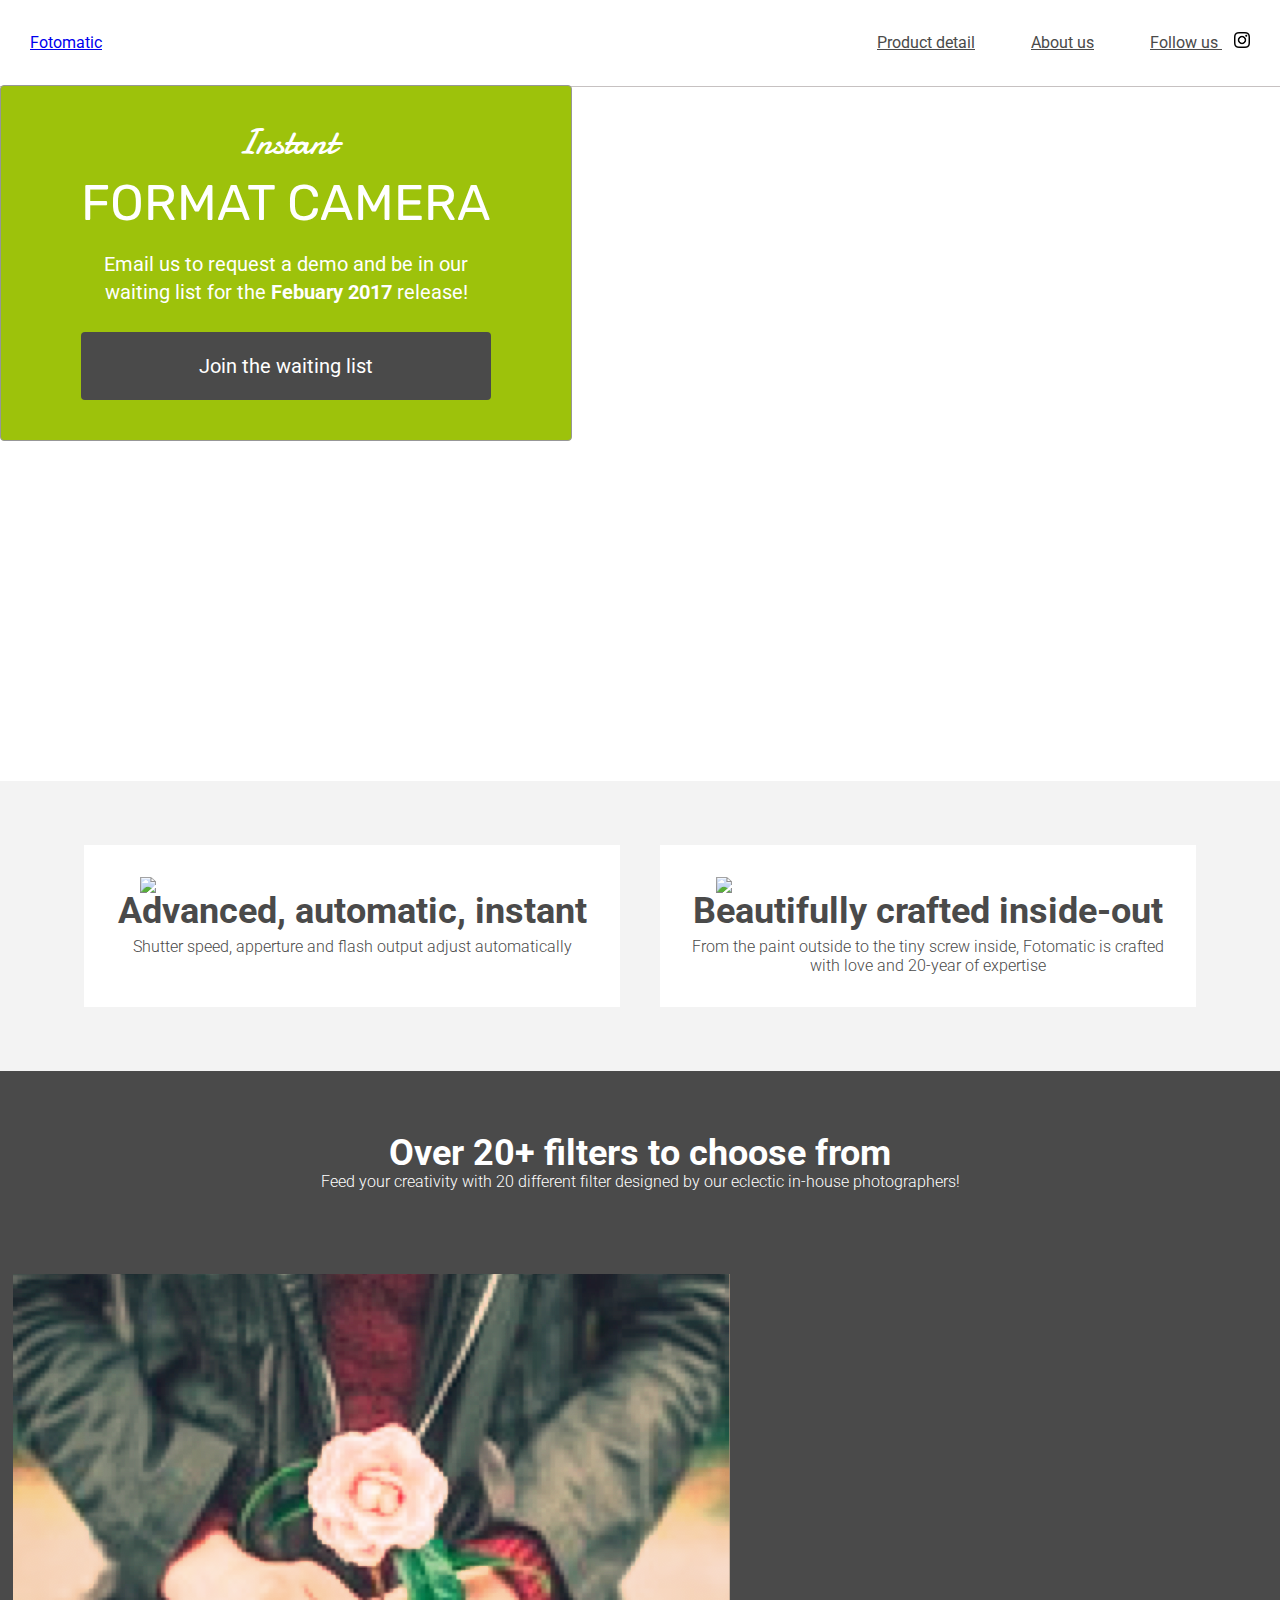
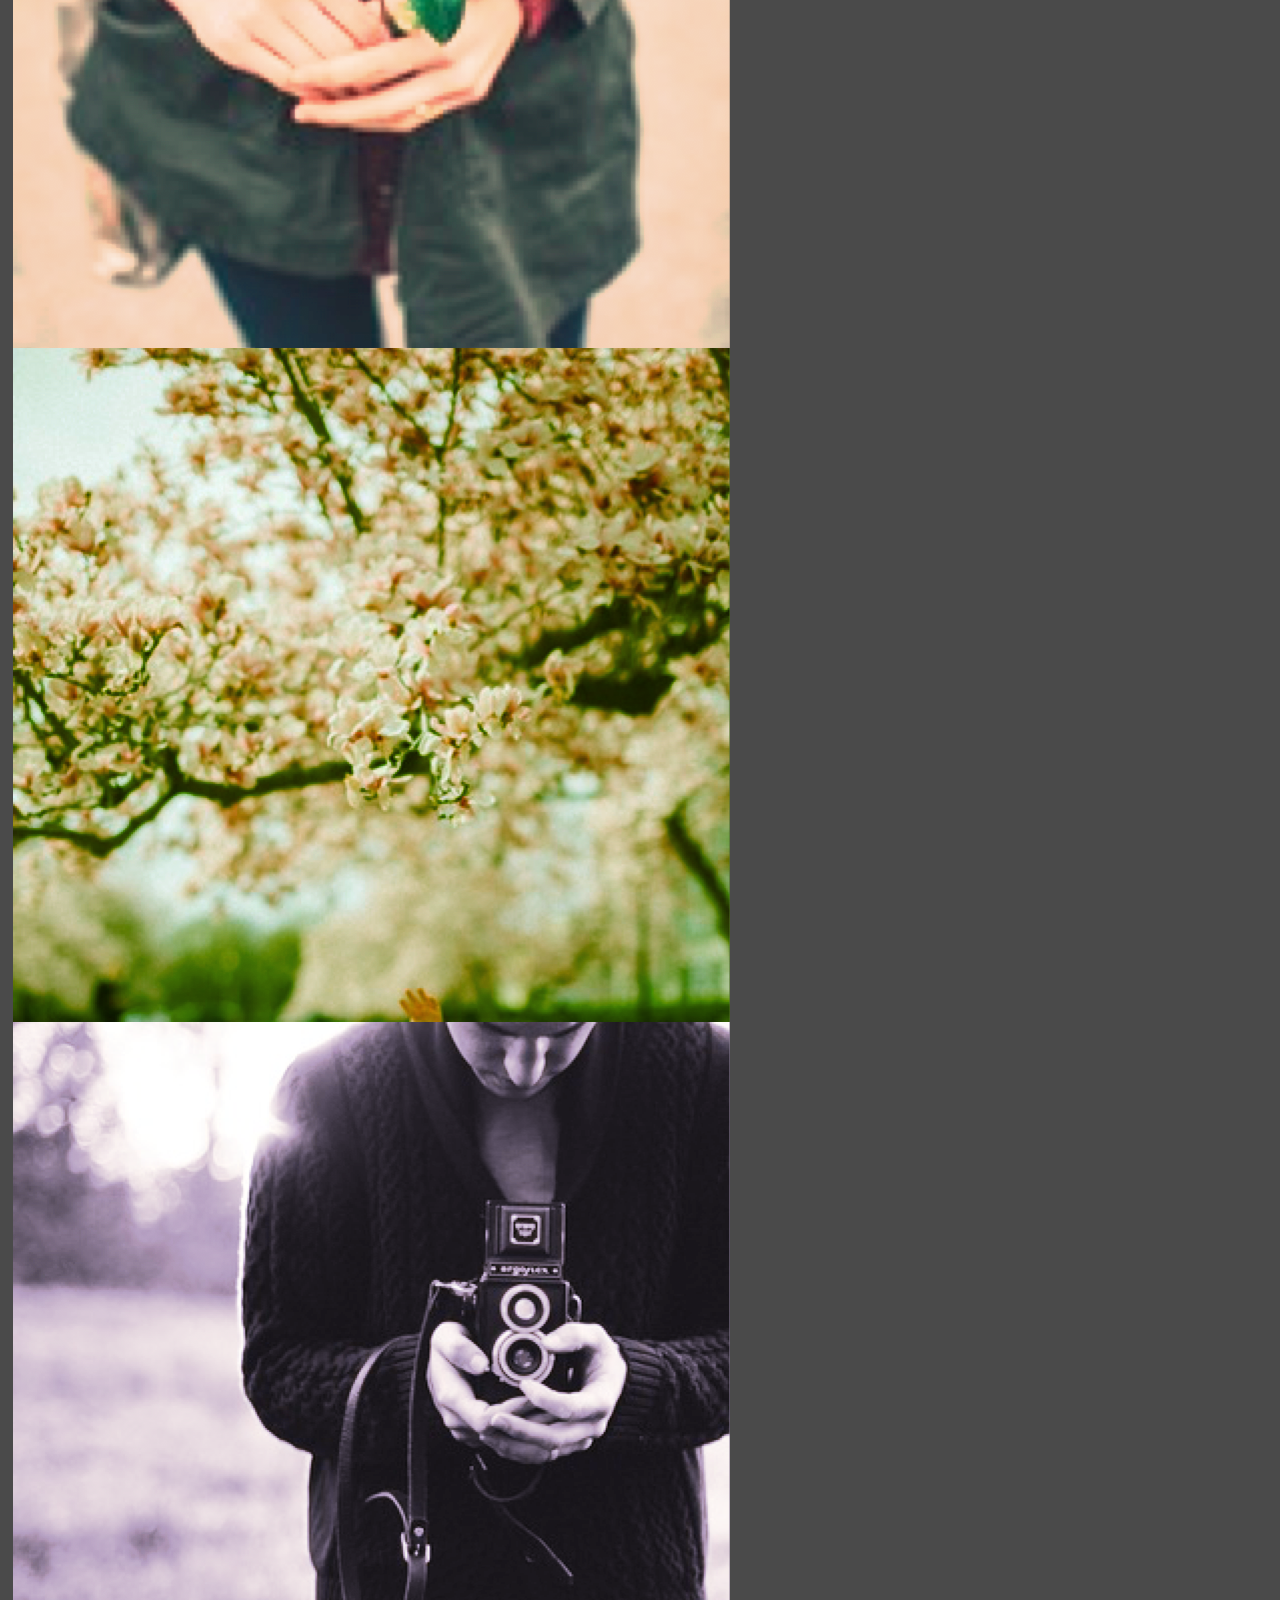
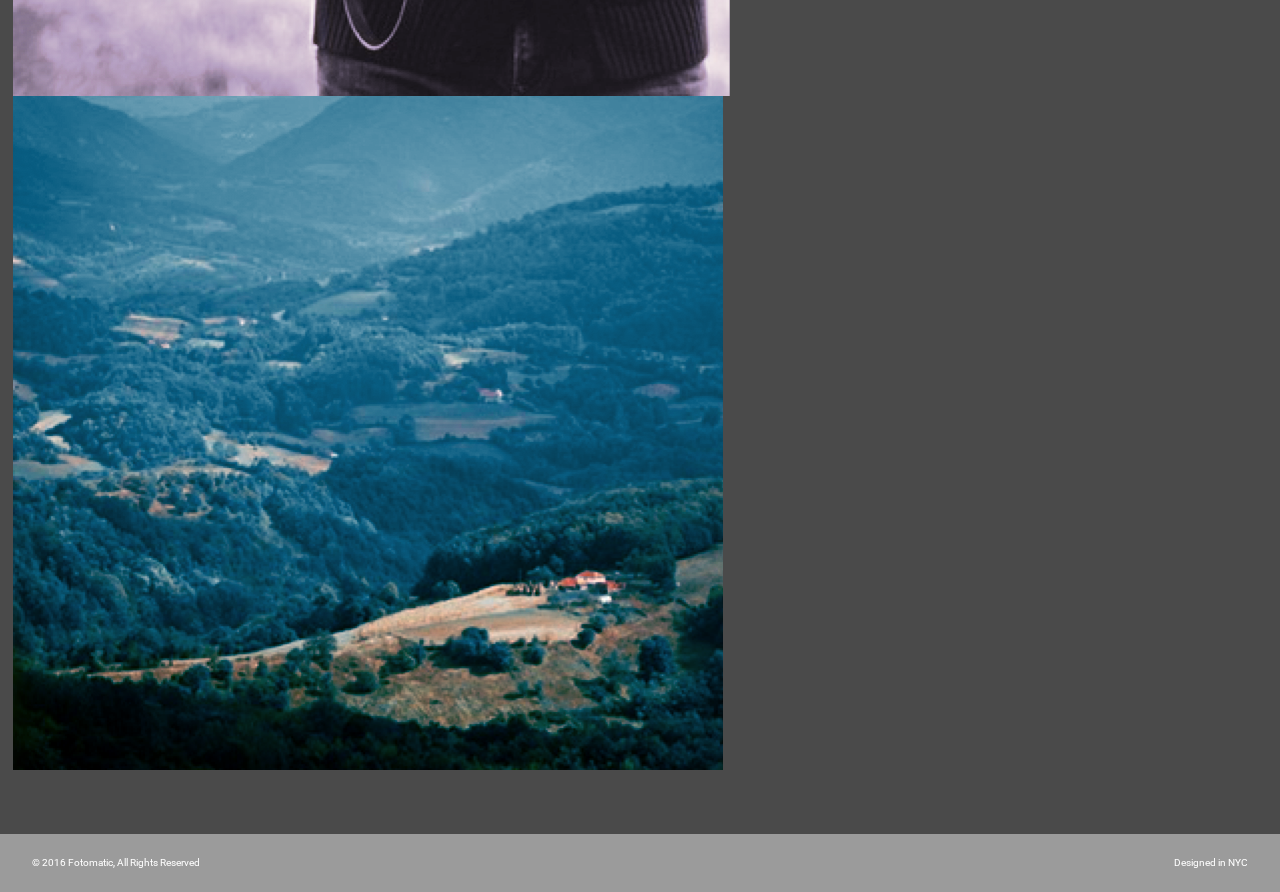
==== index.html @ 296ccea6 "initianl commit,fix a broken site" ====
<!DOCTYPE html>
<html>

<head>
    <link href="https://fonts.googleapis.com/css?family=Damion" rel="stylesheet">
    <link href="https://fonts.googleapis.com/css?family=Rubik" rel="stylesheet">
    <link href="https://fonts.googleapis.com/css?family=Roboto:300,400,600,700" rel="stylesheet">
    <link rel="stylesheet" href="resources/css/reset.css">
    <link rel="stylesheet" href="resources/css/style.css">
    <!--favicon-->
    <link href="resources/images/favicon.ico" rel="shortcut icon" type="image/x-icon" />
    <title>Fotomatic</title>
</head>

<body>
    <!-- Header -->
    <header>
        <div class="content">
            <a href="index.html" class="desktop logo">Fotomatic</a>
            <nav class="desktop">
                <ul>
                    <li><a href="#">Product detail</a></li>
                    <li><a href="#">About us</a></li>
                    <li><a href="https://www.instagram.com/">Follow us <img class="icon" src="./resources/images/instagram.png"></a></li>
                </ul>
            </nav>
            <nav class="mobile">
                <ul>
                    <li>
                        <a href="#"><img src="./resources/images/ic-logo.svg"></a>
                    </li>
                    <li>
                        <a href="#"><img src="./resources/images/ic-product-detail.svg"></a>
                    </li>
                    <li>
                        <a href="#"><img src="./resources/images/ic-about-us.svg"></a>
                    </li>
                    <li><a href="#" class="button">Join us</a></li>
                </ul>
            </nav>
        </div>
    </header>

    <!-- Main Content -->
    <div class="main-content">

        <!-- Sign Up Section -->
        <div id="sign-up-section" class="banner">
            <div id="sign-up-cta">
                <div class="content center">
                    <div class="header">
                        <h2 class="cursive">Instant</h2>
                        <h1 class="striking">FORMAT CAMERA</h1>
                    </div>
                    <div class="email">
                        <span>
              Email us to request a demo and be in our waiting list for the <strong>Febuary 2017</strong> release!
            </span>
                        <div class="button">Join the waiting list</div>
                    </div>
                </div>
            </div>
        </div>

        <!-- Features Section -->
        <div id="features-section">
            <div class="feature">
                <div class="center">
                    <div class="image-container">
                        <img src="images/feature-1.png" />
                    </div>
                    <div class="content">
                        <h2>Advanced, automatic, instant</h2>
                        <h3>Shutter speed, apperture and flash output adjust automatically</h3>
                    </div>
                </div>
            </div>
            <div class="feature">
                <div class="center">
                    <div class="image-container">
                        <img src="images/feature-2.png" />
                    </div>
                    <div class="content">
                        <h2>Beautifully crafted inside-out</h2>
                        <h3>From the paint outside to the tiny screw inside, Fotomatic is crafted with love and 20-year of expertise</h3>
                    </div>
                </div>
            </div>
        </div>

        <!-- Filters Section -->
        <div id="filters-section">
            <div class="content center">
                <h2>Over 20+ filters to choose from</h2>
                <h3>Feed your creativity with 20 different filter designed by our eclectic in-house photographers!</h3>
            </div>
            <div class="images-container">
                <div class="image-container">
                    <img src="./resources/images/filter-1.png" />
                </div>
                <div class="image-container">
                    <img src="./resources/images/filter-2.png" />
                </div>
                <div class="image-container">
                    <img src="./resources/images/filter-3.png" />
                </div>
                <div class="image-container extra">
                    <img src="./resources/images/filter-4.png" />
                </div>
            </div>
        </div>

        <!-- Quotes Section
    <div id="quotes-section">
      <div class="content center">
        <span class="quote">“It’s truly something that could create a brand new photography Renaissance”</span>
        <img class="quote-citation" src="./resources/images/photography-logo.png" />
      </div>
    </div>

    <!-- Footer -->
        <footer>
            <div class="content">
                <span class="copyright">© 2016  Fotomatic, All Rights Reserved</span>
                <span class="location">Designed in NYC</span>
            </div>
        </footer>

    </div>
</body>

</html>
---- resources/css/style.css ----
/* Universal Styles */

html {
    font-family: "Roboto", sans-serif;
    font-size: 16px;
}

.main-content {
    position: relative;
    top: 5.3125rem;
    /* To offset for fixed header. */
}

.center {
    text-align: center;
}

.button {
    border-radius: 4px;
    background-color: #4a4a4a;
    color: white;
}

.image-container {
    overflow: hidden;
}

.image-container img {
    display: block;
}

@media only screen and (max-width: 760px) {
    .main-content {
        top: 2.5625rem;
    }
}


/* Header */

header {
    position: fixed;
    width: 100%;
    border-bottom: solid 1px #c6c1c1;
    background-color: white;
}

header .content {
    display: flex;
    align-items: center;
    padding: 1.875rem;
}

header .logo {
    flex: 1;
}

header nav ul {
    display: flex;
}

nav li {
    padding-left: 3.5rem;
}

nav a {
    vertical-align: bottom;
    line-height: 1.6;
    font-size: 1rem;
    color: #4a4a4a;
}

header .icon {
    width: 1rem;
    padding-left: .75rem;
}

header .mobile {
    display: none;
}

@media only screen and (max-width: 760px) {
    header .desktop {
        display: none;
    }
    header .mobile {
        display: block;
        width: 100%;
    }
    header .content {
        padding: .5rem 0;
    }
    header .mobile ul {
        display: flex;
        justify-content: space-around;
        align-items: center;
        width: 100%;
    }
    header .mobile li {
        padding: 0;
    }
    header .mobile .button {
        padding: .1875rem .5rem;
        background-color: #9dc20b;
        line-height: 1.6;
        color: white;
    }
}


/* Sign Up Section */

#sign-up-section {
    display: flex;
    justify-content: flex-start;
    align-items: flex-start;
    height: 43.5rem;
}

#sign-up-cta {
    padding: 0 5rem 2.5rem 5rem;
    border: solid 1px #979797;
    border-radius: 4px;
    background-color: #9dc20b;
}

#sign-up-cta .content {
    width: 25.625rem;
    margin-top: 2rem;
    font-family: "Roboto", sans-serif;
    font-size: 1.25rem;
    line-height: 1.4;
    color: white;
}

#sign-up-cta h1 {
    font-size: 3.125rem;
}

#sign-up-cta h2 {
    font-size: 2.25rem;
}

#sign-up-cta span strong {
    font-weight: bold;
}

#sign-up-cta .cursive {
    font-family: "Damion", cursive;
}

#sign-up-cta .striking {
    font-family: "Rubik", sans-serif;
    padding-bottom: .75rem;
}

#sign-up-cta .button {
    margin-top: 1.625rem;
    padding: 1.25rem 7.25rem;
}

@media only screen and (max-width: 760px) {
    #sign-up-section {
        align-items: center;
        justify-content: center;
        height: 28rem;
    }
    #sign-up-cta {
        position: static;
        width: auto;
        height: auto;
        background-color: transparent;
        border: none;
    }
    #sign-up-cta .content {
        margin-top: 0;
    }
    #sign-up-cta .email {
        display: none;
    }
    #sign-up-cta h1 {
        font-size: 3.125rem;
    }
    #sign-up-cta h2 {
        font-size: 2.25rem;
    }
}

@media only screen and (max-width: 450px) {
    #sign-up-section {
        height: 20rem;
    }
    #sign-up-cta h1 {
        font-size: 2.25rem;
    }
    #sign-up-cta h2 {
        font-size: 2rem;
    }
}


/* Features Section */

#features-section {
    display: flex;
    justify-content: space-between;
    padding: 4rem 5%;
    background-color: #f3f3f3;
}

.feature {
    flex: 1;
    padding: 2rem;
    margin: 0px 1.25rem;
    background-color: white;
}

.feature .image-container {
    width: 90%;
    height: 65%;
    margin: 0 auto;
}

.feature h2 {
    padding-bottom: .5rem;
    font-size: 2.25rem;
    font-weight: bold;
    color: #4a4a4a;
}

.feature h3 {
    font-size: 1rem;
    line-height: 1.2;
    font-weight: 300;
    color: #4a4a4a;
}

@media only screen and (max-width: 890px) {
    .feature h2 {
        font-size: 1.125rem;
        line-height: 1.3;
        font-weight: normal;
    }
    .feature h3 {
        font-size: .875rem;
        line-height: 1.4;
    }
}

@media only screen and (max-width: 760px) {
    #features-section {
        flex-flow: column;
        padding: 0;
    }
    .feature {
        margin: 0;
        padding: 1.25rem 1rem 0 1rem;
    }
}


/* Filters Section */

#filters-section {
    padding: 4rem 0;
    background-color: #4a4a4a;
}

#filters-section .content {
    padding: 0 .625rem;
    margin-bottom: 5rem;
}

#filters-section .content h2 {
    font-size: 2.25rem;
    font-weight: bold;
    color: white;
}

#filters-section .content h3 {
    font-size: 1rem;
    line-height: 1.4;
    font-weight: 300;
    color: white;
}

#filters-section .images-container {
    max-width: 100%;
    padding: 0 1%;
}

@media only screen and (max-width: 760px) {
    #filters-section {
        padding: 1.5rem 0 0 0;
    }
    #filters-section .content {
        margin-bottom: 1rem;
    }
    #filters-section .content h2 {
        padding-bottom: .625rem;
        font-size: 1.125rem;
        line-height: 1.3;
        font-weight: normal;
    }
    #filters-section .content h3 {
        font-size: .875rem;
        line-height: 1.4;
    }
    #filters-section .images-container {
        padding: 0;
    }
    #filters-section .extra {
        display: none;
    }
}


/* Quotes Section */

#quotes-section {
    background-color: #f3f3f3;
}

#quotes-section content {
    padding: 5rem 0;
}

#quotes-section quote {
    padding-right: 1.875rem;
    font-family: "Palatino", serif;
    font-size: 1.875rem;
    line-height: 1.1;
    font-style: italic;
    color: #4a4a4a;
}

#quotes-section quote-citation {
    height: 1.875rem;
}

@media only screen and (max-width: 760px) {
    #quotes-section content {
        padding: 1.875rem .625rem;
    }
    #quotes-section quote {
        font-size: 1.5rem;
        line-height: 1.4;
    }
    #quotes-section quote-citation {
        display: block;
        padding-top: 1rem;
        margin: auto;
    }
}


/* Footer */

footer {
    background-color: #9b9b9b;
    padding: 1.5rem 2rem;
}

footer .content {
    color: white;
    display: flex;
    font-size: .75rem;
}

footer .copyright {
    flex-grow: 1;
}

@media only screen and (min-width: 760px) {
    footer .content {
        font-size: .625rem;
    }
}
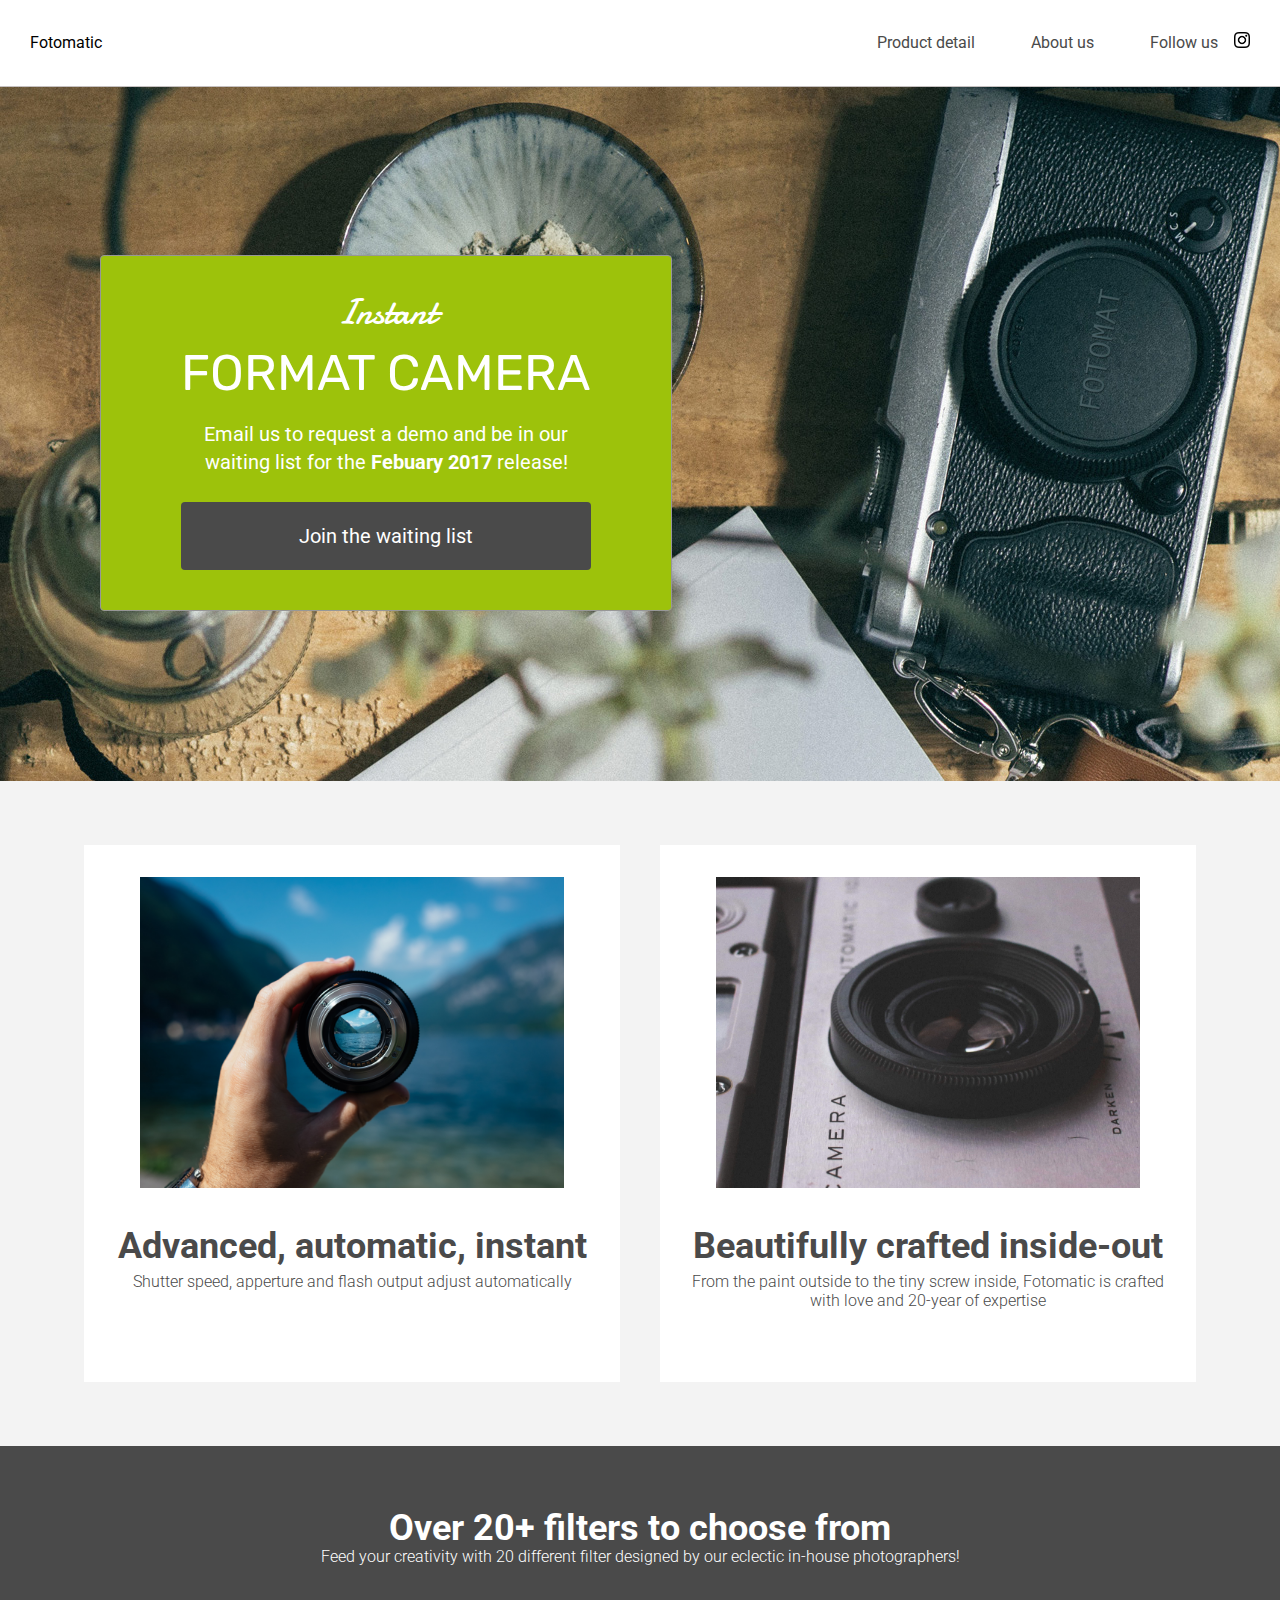
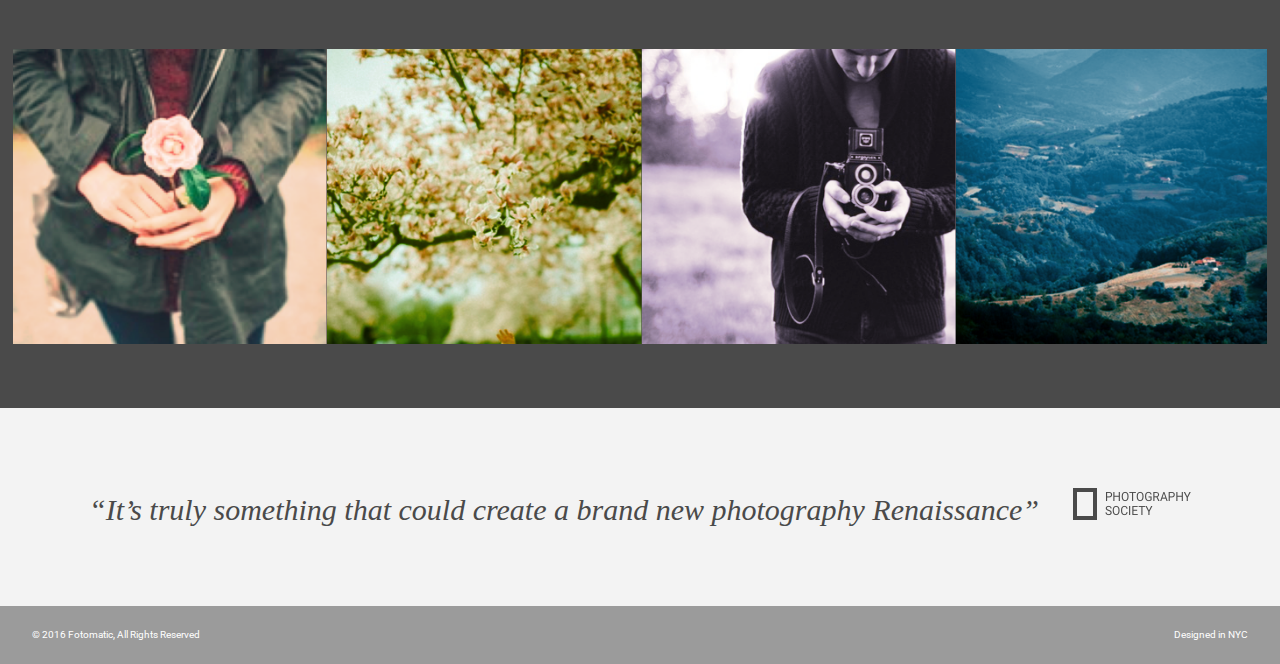
==== commit ed77ec93: "relative sizing desktop ready" ====
--- a/index.html
+++ b/index.html
@@ -21,19 +21,19 @@
                 <ul>
                     <li><a href="#">Product detail</a></li>
                     <li><a href="#">About us</a></li>
-                    <li><a href="https://www.instagram.com/">Follow us <img class="icon" src="./resources/images/instagram.png"></a></li>
+                    <li><a href="https://www.instagram.com/" target="_blank">Follow us <img class="icon" src="resources/images/instagram.png"></a></li>
                 </ul>
             </nav>
             <nav class="mobile">
                 <ul>
                     <li>
-                        <a href="#"><img src="./resources/images/ic-logo.svg"></a>
+                        <a href="#"><img src="resources/images/ic-logo.svg"></a>
                     </li>
                     <li>
-                        <a href="#"><img src="./resources/images/ic-product-detail.svg"></a>
+                        <a href="#"><img src="resources/images/ic-product-detail.svg"></a>
                     </li>
                     <li>
-                        <a href="#"><img src="./resources/images/ic-about-us.svg"></a>
+                        <a href="#"><img src="resources/images/ic-about-us.svg"></a>
                     </li>
                     <li><a href="#" class="button">Join us</a></li>
                 </ul>
@@ -67,7 +67,7 @@
             <div class="feature">
                 <div class="center">
                     <div class="image-container">
-                        <img src="images/feature-1.png" />
+                        <img src="resources/images/feature-1.png" />
                     </div>
                     <div class="content">
                         <h2>Advanced, automatic, instant</h2>
@@ -78,7 +78,7 @@
             <div class="feature">
                 <div class="center">
                     <div class="image-container">
-                        <img src="images/feature-2.png" />
+                        <img src="resources/images/feature-2.png" />
                     </div>
                     <div class="content">
                         <h2>Beautifully crafted inside-out</h2>
@@ -96,29 +96,29 @@
             </div>
             <div class="images-container">
                 <div class="image-container">
-                    <img src="./resources/images/filter-1.png" />
+                    <img src="resources/images/filter-1.png" />
                 </div>
                 <div class="image-container">
-                    <img src="./resources/images/filter-2.png" />
+                    <img src="resources/images/filter-2.png" />
                 </div>
                 <div class="image-container">
-                    <img src="./resources/images/filter-3.png" />
+                    <img src="resources/images/filter-3.png" />
                 </div>
                 <div class="image-container extra">
-                    <img src="./resources/images/filter-4.png" />
+                    <img src="resources/images/filter-4.png" />
                 </div>
             </div>
         </div>
 
-        <!-- Quotes Section
-    <div id="quotes-section">
-      <div class="content center">
-        <span class="quote">“It’s truly something that could create a brand new photography Renaissance”</span>
-        <img class="quote-citation" src="./resources/images/photography-logo.png" />
-      </div>
-    </div>
+        <!-- Quotes Section -->
+        <div id="quotes-section">
+            <div class="content center">
+                <span class="quote">“It’s truly something that could create a brand new photography Renaissance”</span>
+                <img class="quote-citation" src="resources/images/photography-logo.png" />
+            </div>
+        </div>
 
-    <!-- Footer -->
+        <!-- Footer -->
         <footer>
             <div class="content">
                 <span class="copyright">© 2016  Fotomatic, All Rights Reserved</span>
--- a/resources/css/style.css
+++ b/resources/css/style.css
@@ -27,6 +27,7 @@
 
 .image-container img {
     display: block;
+    max-width: 100%;
 }
 
 @media only screen and (max-width: 760px) {
@@ -40,6 +41,7 @@
 
 header {
     position: fixed;
+    z-index: 10;
     width: 100%;
     border-bottom: solid 1px #c6c1c1;
     background-color: white;
@@ -53,6 +55,11 @@
 
 header .logo {
     flex: 1;
+}
+
+a {
+    color: black;
+    text-decoration: none;
 }
 
 header nav ul {
@@ -115,13 +122,20 @@
     justify-content: flex-start;
     align-items: flex-start;
     height: 43.5rem;
+    background-image: url("../images/banner-landingpage.jpg");
+    background-position: bottom;
+    background-size: cover;
+    background-repeat: no-repeat;
 }
 
 #sign-up-cta {
-    padding: 0 5rem 2.5rem 5rem;
+    position: relative;
+    top: 170px;
+    left: 100px;
+    background-color: #9dc20b;
+    padding: 0 5rem 2.5rem;
     border: solid 1px #979797;
     border-radius: 4px;
-    background-color: #9dc20b;
 }
 
 #sign-up-cta .content {
@@ -133,18 +147,6 @@
     color: white;
 }
 
-#sign-up-cta h1 {
-    font-size: 3.125rem;
-}
-
-#sign-up-cta h2 {
-    font-size: 2.25rem;
-}
-
-#sign-up-cta span strong {
-    font-weight: bold;
-}
-
 #sign-up-cta .cursive {
     font-family: "Damion", cursive;
 }
@@ -152,6 +154,18 @@
 #sign-up-cta .striking {
     font-family: "Rubik", sans-serif;
     padding-bottom: .75rem;
+}
+
+#sign-up-cta h1 {
+    font-size: 3.125rem;
+}
+
+#sign-up-cta h2 {
+    font-size: 2.25rem;
+}
+
+#sign-up-cta span strong {
+    font-weight: bold;
 }
 
 #sign-up-cta .button {
@@ -221,8 +235,13 @@
     margin: 0 auto;
 }
 
+.feature .content {
+    /*40px we need / 16 base font=2.5rem*/
+    padding: 2.5rem 0;
+}
+
 .feature h2 {
-    padding-bottom: .5rem;
+    padding-bottom: 0.5rem;
     font-size: 2.25rem;
     font-weight: bold;
     color: #4a4a4a;
@@ -285,6 +304,7 @@
 }
 
 #filters-section .images-container {
+    display: flex;
     max-width: 100%;
     padding: 0 1%;
 }
@@ -321,11 +341,11 @@
     background-color: #f3f3f3;
 }
 
-#quotes-section content {
+#quotes-section .content {
     padding: 5rem 0;
 }
 
-#quotes-section quote {
+#quotes-section .quote {
     padding-right: 1.875rem;
     font-family: "Palatino", serif;
     font-size: 1.875rem;
@@ -364,7 +384,7 @@
 footer .content {
     color: white;
     display: flex;
-    font-size: .75rem;
+    font-size: 0.75rem;
 }
 
 footer .copyright {
